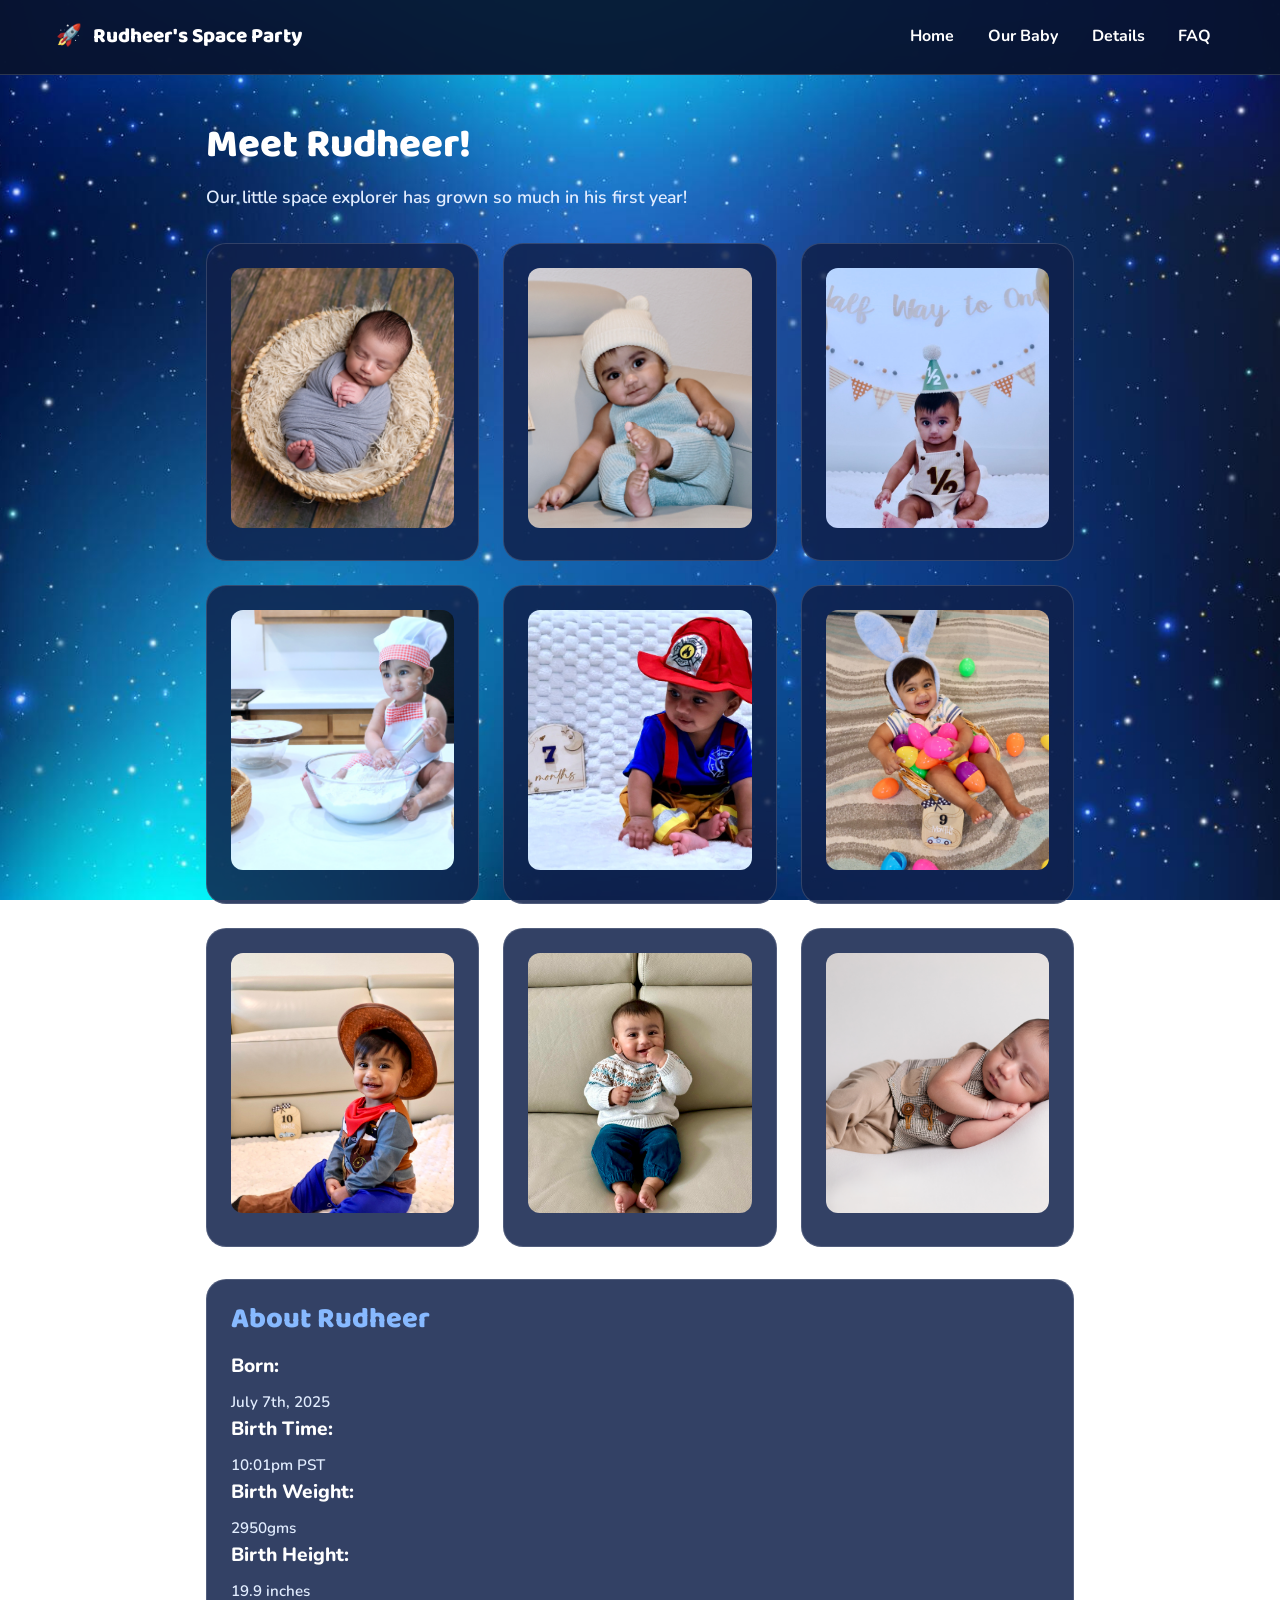
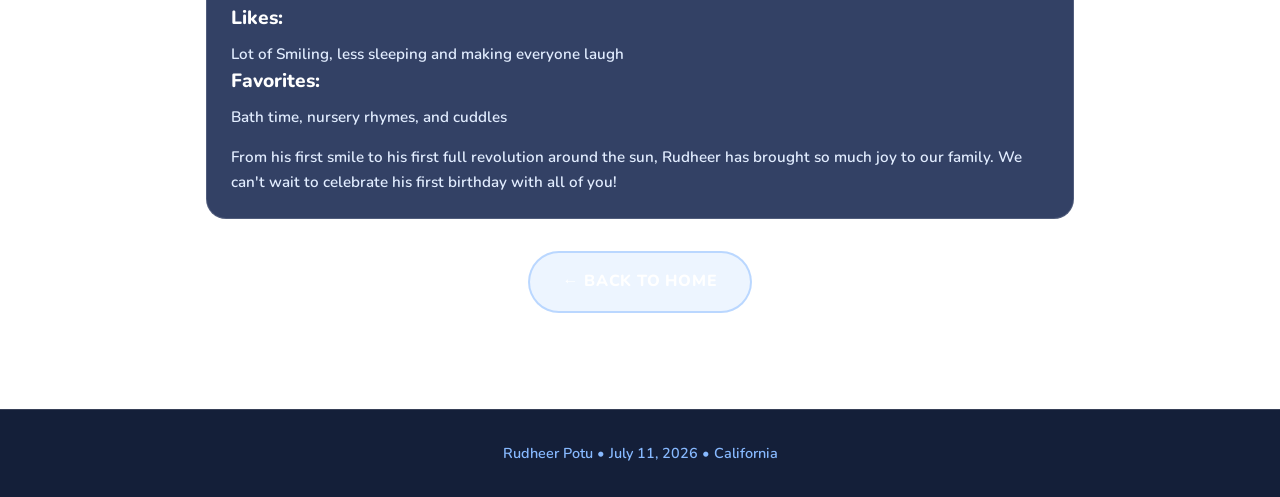
==== baby.html @ 879c276c "Update baby.html" ====
<!DOCTYPE html>
<html lang="en">
<head>
  <meta charset="UTF-8" />
  <meta name="viewport" content="width=device-width, initial-scale=1.0" />
  <title>Our Baby - Rudheer's First Birthday</title>
  <link rel="preconnect" href="https://fonts.googleapis.com">
  <link rel="preconnect" href="https://fonts.gstatic.com" crossorigin>
  <link href="https://fonts.googleapis.com/css2?family=Baloo+2:wght@700;800&family=Nunito:wght@600;700;800&display=swap" rel="stylesheet">
  <link rel="stylesheet" href="styles.css">
</head>
<body>
  <header><div class="container nav"><a href="index.html" class="brand"><span class="brand-badge">🚀</span><span>Rudheer's Space Party</span></a><nav class="nav-links"><a href="index.html">Home</a><a href="baby.html">Our Baby</a><a href="details.html">Details</a><a href="faq.html">FAQ</a></nav></div></header>
  <section class="section-shell fade-in">
    <h2>Meet Rudheer!</h2>
    <p class="section-intro">Our little space explorer has grown so much in his first year!</p>
    <div class="cards" style="grid-template-columns: repeat(auto-fit, minmax(250px, 1fr));">
      <div class="card" style="text-align:center;"><img src="1.jpg" alt="Rudheer photo" style="width:100%;height:260px;object-fit:cover;border-radius:12px;" /></div>
      <div class="card" style="text-align:center;"><img src="2.jpg" alt="Rudheer photo" style="width:100%;height:260px;object-fit:cover;border-radius:12px;" /></div>
      <div class="card" style="text-align:center;"><img src="3.jpg" alt="Rudheer photo" style="width:100%;height:260px;object-fit:cover;border-radius:12px;" /></div>
      <div class="card" style="text-align:center;"><img src="4.jpg" alt="Rudheer photo" style="width:100%;height:260px;object-fit:cover;border-radius:12px;" /></div>
      <div class="card" style="text-align:center;"><img src="5.jpg" alt="Rudheer photo" style="width:100%;height:260px;object-fit:cover;border-radius:12px;" /></div>
      <div class="card" style="text-align:center;"><img src="6.jpg" alt="Rudheer photo" style="width:100%;height:260px;object-fit:cover;border-radius:12px;" /></div>
      <div class="card" style="text-align:center;"><img src="7.jpg" alt="Rudheer photo" style="width:100%;height:260px;object-fit:cover;border-radius:12px;" /></div>
      <div class="card" style="text-align:center;"><img src="8.jpg" alt="Rudheer photo" style="width:100%;height:260px;object-fit:cover;border-radius:12px;" /></div>
      <div class="card" style="text-align:center;"><img src="9.jpg" alt="Rudheer photo" style="width:100%;height:260px;object-fit:cover;border-radius:12px;" /></div>
    </div>
    <div class="card" style="margin-top:2rem;">
      <h3 style="color:#87b9ff;">About Rudheer</h3>
      <p><strong>Born:</strong>July 7th, 2025</p>
      <p><strong>Birth Time:</strong>10:01pm PST</p>
      <p><strong>Birth Weight:</strong>2950gms</p>
      <p><strong>Birth Height:</strong>19.9 inches</p>
      <p><strong>Likes:</strong>Lot of Smiling, less sleeping and making everyone laugh</p>
      <p><strong>Favorites:</strong>Bath time, nursery rhymes, and cuddles</p>
      <p style="margin-top:1rem;">From his first smile to his first full revolution around the sun, Rudheer has brought so much joy to our family. We can't wait to celebrate his first birthday with all of you!</p>
    </div>
    <div style="text-align:center; margin-top:2rem;"><a class="btn btn-secondary" href="index.html">← Back to Home</a></div>
  </section>
  <footer><div class="container">Rudheer Potu • July 11, 2026 • California</div></footer>
</body>
</html>
---- styles.css ----
/* ===== RESET & BASE ===== */
* {
  margin: 0;
  padding: 0;
  box-sizing: border-box;
}

body {
  font-family: 'Nunito', 'Arial', sans-serif;
  font-size: 16px;
  line-height: 1.6;
  color: #ffffff;
  background-image: url('space-background.jpg');
  background-size: cover;
  background-position: center;
  background-attachment: fixed;
  background-repeat: no-repeat;
  min-height: 100vh;
}

/* ===== TYPOGRAPHY (CONSISTENT ACROSS ALL PAGES) ===== */
h1, h2, h3 {
  font-family: 'Baloo 2', 'Trebuchet MS', sans-serif;
  font-weight: 800;
  line-height: 1.1;
  margin-bottom: 1rem;
  color: #ffffff;
}

h1 { font-size: clamp(2rem, 8vw, 3.5rem); }
h2 { font-size: clamp(1.5rem, 6vw, 2.5rem); }
h3 { font-size: clamp(1.2rem, 4vw, 1.8rem); }

p {
  font-size: clamp(1rem, 3vw, 1.1rem);
  margin-bottom: 1rem;
  color: #e2edff;
  font-weight: 600;
}

/* ===== NAVIGATION (MOBILE FRIENDLY) ===== */
header {
  background: rgba(8, 20, 47, 0.95);
  backdrop-filter: blur(10px);
  position: sticky;
  top: 0;
  z-index: 1000;
  padding: 1rem 0;
  border-bottom: 1px solid rgba(255, 255, 255, 0.15);
}

.container {
  max-width: 1200px;
  margin: 0 auto;
  padding: 0 1rem;
}

.nav {
  display: flex;
  justify-content: space-between;
  align-items: center;
  flex-wrap: wrap;
  gap: 1rem;
}

.brand {
  display: inline-flex;
  align-items: center;
  gap: 0.7rem;
  font-family: 'Baloo 2', sans-serif;
  font-size: 1.3rem;
  font-weight: 800;
  color: #ffffff;
  text-decoration: none;
}

.brand-badge svg {
  filter: drop-shadow(0 0 8px rgba(135, 185, 255, 0.6));
}

.nav-links {
  display: flex;
  gap: 0.5rem;
  flex-wrap: wrap;
}

.nav-links a {
  color: #ffffff;
  font-weight: 700;
  font-size: 1rem;
  padding: 0.5rem 0.8rem;
  border-radius: 8px;
  text-decoration: none;
  transition: all 0.2s ease;
}

.nav-links a:hover,
.nav-links a:focus-visible {
  background: rgba(135, 185, 255, 0.3);
  transform: translateY(-2px);
}

/* Mobile hamburger menu */
.mobile-menu-btn {
  display: none;
  background: none;
  border: none;
  color: white;
  font-size: 1.8rem;
  cursor: pointer;
  padding: 0.5rem;
}

/* ===== HERO SECTION ===== */
.hero-grid {
  display: grid;
  grid-template-columns: 1fr;
  gap: 2rem;
  padding: 3rem 1rem;
  min-height: calc(100vh - 70px);
  align-items: center;
}

@media (min-width: 768px) {
  .hero-grid {
    grid-template-columns: 1fr 1fr;
    padding: 4rem 2rem;
  }
}

.tag {
  display: inline-flex;
  align-items: center;
  gap: 0.5rem;
  padding: 0.5rem 1rem;
  border-radius: 50px;
  background: rgba(135, 185, 255, 0.2);
  border: 1px solid rgba(135, 185, 255, 0.5);
  color: #ffffff;
  font-size: 0.85rem;
  text-transform: uppercase;
  letter-spacing: 0.1em;
  font-weight: 800;
  margin-bottom: 1.5rem;
}

.tag-dot {
  width: 8px;
  height: 8px;
  background: #ffd86f;
  border-radius: 50%;
  animation: pulse 2s infinite;
}

.hero-copy h1 {
  margin-bottom: 1.5rem;
}

.hero-copy p {
  font-size: 1.1rem;
  margin-bottom: 2rem;
  max-width: 600px;
}

.hero-actions {
  display: flex;
  flex-direction: column;
  gap: 1rem;
}

@media (min-width: 500px) {
  .hero-actions {
    flex-direction: row;
  }
}

/* ===== BUTTONS (CONSISTENT & MOBILE-FRIENDLY) ===== */
.btn {
  display: inline-block;
  padding: 1rem 2rem;
  border-radius: 50px;
  font-weight: 800;
  font-size: 1rem;
  text-decoration: none;
  text-transform: uppercase;
  letter-spacing: 0.05em;
  transition: all 0.3s cubic-bezier(0.34, 1.56, 0.64, 1);
  cursor: pointer;
  border: none;
  min-width: 160px;
  text-align: center;
}

.btn-primary {
  background: #87b9ff;
  color: #08142f;
}

.btn-primary:hover {
  background: #aed0ff;
  transform: translateY(-4px) scale(1.05);
  box-shadow: 0 10px 25px rgba(135, 185, 255, 0.4);
}

.btn-secondary {
  background: rgba(135, 185, 255, 0.15);
  color: #ffffff;
  border: 2px solid rgba(135, 185, 255, 0.5);
}

.btn-secondary:hover {
  background: rgba(135, 185, 255, 0.3);
  transform: translateY(-4px);
  box-shadow: 0 10px 25px rgba(135, 185, 255, 0.3);
}

/* ===== CARDS (CONSISTENT ACROSS ALL PAGES) ===== */
.cards {
  display: grid;
  grid-template-columns: 1fr;
  gap: 1.5rem;
  margin: 2rem 0;
}

@media (min-width: 600px) {
  .cards {
    grid-template-columns: repeat(2, 1fr);
  }
}

@media (min-width: 900px) {
  .cards {
    grid-template-columns: repeat(3, 1fr);
  }
}

.card {
  background: rgba(16, 32, 75, 0.85);
  border: 1px solid rgba(255, 255, 255, 0.15);
  border-radius: 20px;
  padding: 1.5rem;
  transition: transform 0.3s ease;
}

.card:hover {
  transform: translateY(-5px);
  box-shadow: 0 15px 35px rgba(0, 0, 0, 0.3);
}

.card .label {
  font-size: 0.75rem;
  text-transform: uppercase;
  letter-spacing: 0.1em;
  color: #87b9ff;
  font-weight: 800;
  display: block;
  margin-bottom: 0.5rem;
}

.card strong {
  display: block;
  font-size: 1.2rem;
  font-weight: 800;
  color: #ffffff;
  margin-bottom: 0.5rem;
}

.card p {
  font-size: 0.95rem;
  color: #e2edff;
  margin: 0;
}

/* ===== SECTIONS ===== */
section {
  padding: 3rem 1rem;
}

.section-shell {
  max-width: 900px;
  margin: 0 auto;
}

.section-intro {
  font-size: 1.1rem;
  color: #e2edff;
  margin-bottom: 2rem;
}

/* ===== FOOTER ===== */
footer {
  background: rgba(8, 20, 47, 0.95);
  padding: 2rem 1rem;
  text-align: center;
  border-top: 1px solid rgba(255, 255, 255, 0.15);
  margin-top: 3rem;
}

footer .container {
  color: #87b9ff;
  font-size: 0.9rem;
  font-weight: 600;
}

/* ===== ANIMATIONS ===== */
@keyframes pulse {
  0%, 100% { opacity: 1; }
  50% { opacity: 0.5; }
}

@keyframes floatTag {
  0%, 100% { transform: translateY(0); }
  50% { transform: translateY(-5px); }
}

.fade-in {
  animation: fadeIn 0.6s ease-in;
}

@keyframes fadeIn {
  from { opacity: 0; transform: translateY(20px); }
  to { opacity: 1; transform: translateY(0); }
}

/* ===== UR L LINKS ===== */
a {
  color: #87b9ff;
  text-decoration: none;
  transition: color 0.2s;
}

a:hover {
  color: #aed0ff;
}

.map-link {
  color: #87b9ff;
  font-weight: 800;
  text-decoration: underline;
  text-decoration-thickness: 2px;
  text-underline-offset: 4px;
}

/* ===== FAQ DETAILS ===== */
details {
  background: rgba(16, 32, 75, 0.6);
  border: 1px solid rgba(255, 255, 255, 0.1);
  border-radius: 12px;
  margin-bottom: 1rem;
  padding: 1rem;
}

summary {
  font-weight: 800;
  cursor: pointer;
  color: #ffffff;
  list-style: none;
  font-size: 1.05rem;
}

summary::-webkit-details-marker {
  display: none;
}

details p {
  margin-top: 0.8rem;
  color: #e2edff;
}

/* ===== RESPONSIVE TWEAKS ===== */
@media (max-width: 767px) {
  body {
    font-size: 15px;
  }

  h1 { font-size: 2.2rem; }
  h2 { font-size: 1.8rem; }

  .nav {
    flex-direction: column;
    align-items: flex-start;
  }

  .nav-links {
    width: 100%;
    justify-content: flex-start;
  }

  .hero-grid {
    padding: 2rem 1rem;
  }

  .btn {
    width: 100%;
    min-width: auto;
  }

  .cards {
    grid-template-columns: 1fr;
  }
}
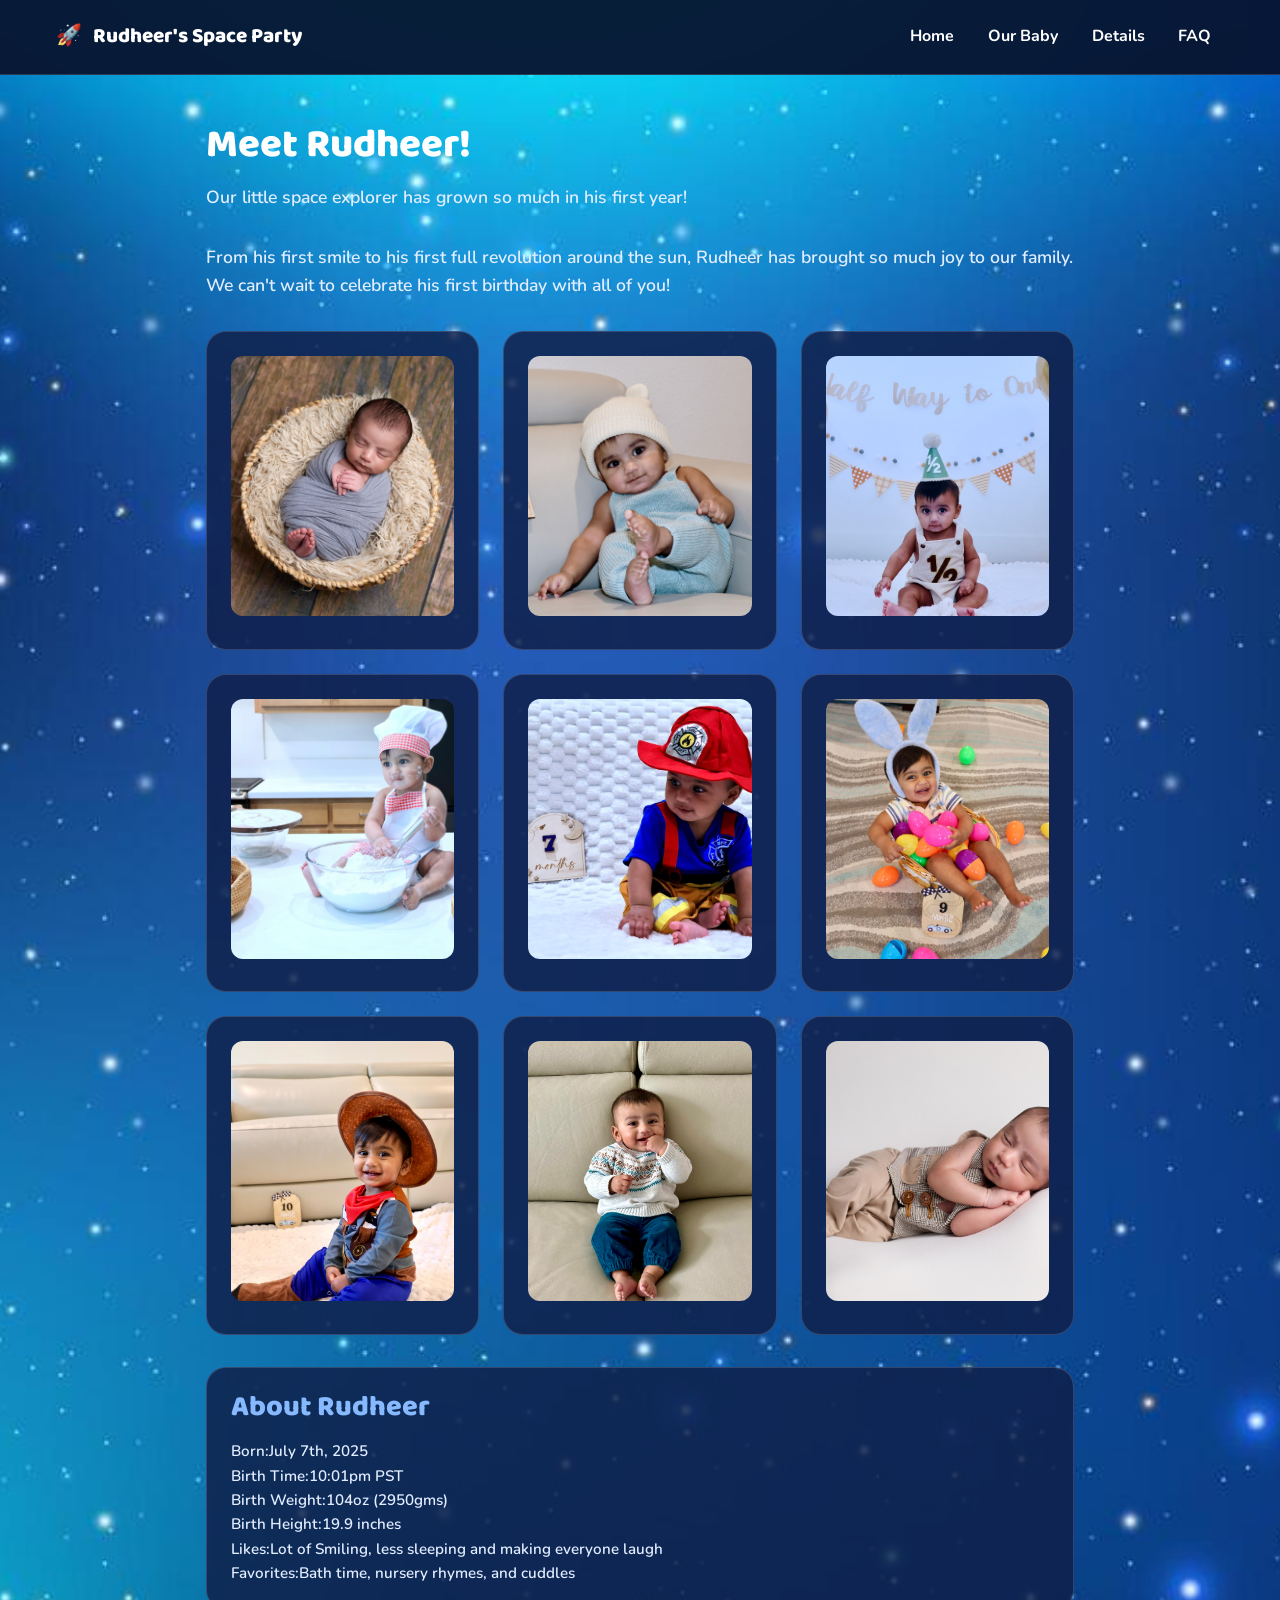
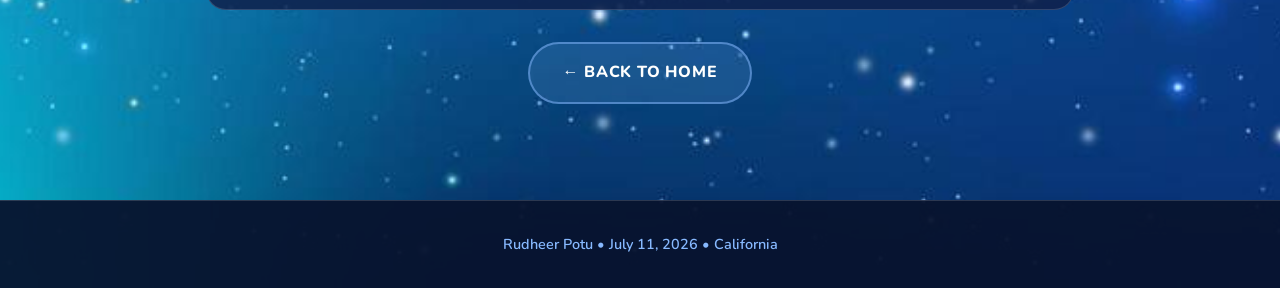
==== commit 2c297545: "Update baby.html" ====
--- a/baby.html
+++ b/baby.html
@@ -14,6 +14,7 @@
   <section class="section-shell fade-in">
     <h2>Meet Rudheer!</h2>
     <p class="section-intro">Our little space explorer has grown so much in his first year!</p>
+    <p style="margin-top:1rem;">From his first smile to his first full revolution around the sun, Rudheer has brought so much joy to our family. We can't wait to celebrate his first birthday with all of you!</p>
     <div class="cards" style="grid-template-columns: repeat(auto-fit, minmax(250px, 1fr));">
       <div class="card" style="text-align:center;"><img src="1.jpg" alt="Rudheer photo" style="width:100%;height:260px;object-fit:cover;border-radius:12px;" /></div>
       <div class="card" style="text-align:center;"><img src="2.jpg" alt="Rudheer photo" style="width:100%;height:260px;object-fit:cover;border-radius:12px;" /></div>
@@ -27,13 +28,12 @@
     </div>
     <div class="card" style="margin-top:2rem;">
       <h3 style="color:#87b9ff;">About Rudheer</h3>
-      <p><strong>Born:</strong>July 7th, 2025</p>
-      <p><strong>Birth Time:</strong>10:01pm PST</p>
-      <p><strong>Birth Weight:</strong>2950gms</p>
-      <p><strong>Birth Height:</strong>19.9 inches</p>
-      <p><strong>Likes:</strong>Lot of Smiling, less sleeping and making everyone laugh</p>
-      <p><strong>Favorites:</strong>Bath time, nursery rhymes, and cuddles</p>
-      <p style="margin-top:1rem;">From his first smile to his first full revolution around the sun, Rudheer has brought so much joy to our family. We can't wait to celebrate his first birthday with all of you!</p>
+      <p>Born:July 7th, 2025</p>
+      <p>Birth Time:10:01pm PST</p>
+      <p>Birth Weight:104oz (2950gms)</p>
+      <p>Birth Height:19.9 inches</p>
+      <p>Likes:Lot of Smiling, less sleeping and making everyone laugh</p>
+      <p>Favorites:Bath time, nursery rhymes, and cuddles</p>
     </div>
     <div style="text-align:center; margin-top:2rem;"><a class="btn btn-secondary" href="index.html">← Back to Home</a></div>
   </section>
--- a/styles.css
+++ b/styles.css
@@ -6,17 +6,26 @@
 }
 
 body {
-  font-family: 'Nunito', 'Arial', sans-serif;
+  font-family: 'Nunito', 'Calibri', sans-serif;
   font-size: 16px;
   line-height: 1.6;
   color: #ffffff;
   background-image: url('space-background.jpg');
   background-size: cover;
   background-position: center;
-  background-attachment: fixed;
+  background-attachment: scroll;
   background-repeat: no-repeat;
   min-height: 100vh;
 }
+
+/*body {
+  background-image: linear-gradient(rgba(8, 20, 47, 0.88), rgba(8, 20, 47, 0.88)), url('space-background.jpg');
+  background-size: cover;
+  background-position: center;
+  background-attachment: scroll;
+  background-repeat: no-repeat;
+  min-height: 100vh;
+}*/
 
 /* ===== TYPOGRAPHY (CONSISTENT ACROSS ALL PAGES) ===== */
 h1, h2, h3 {
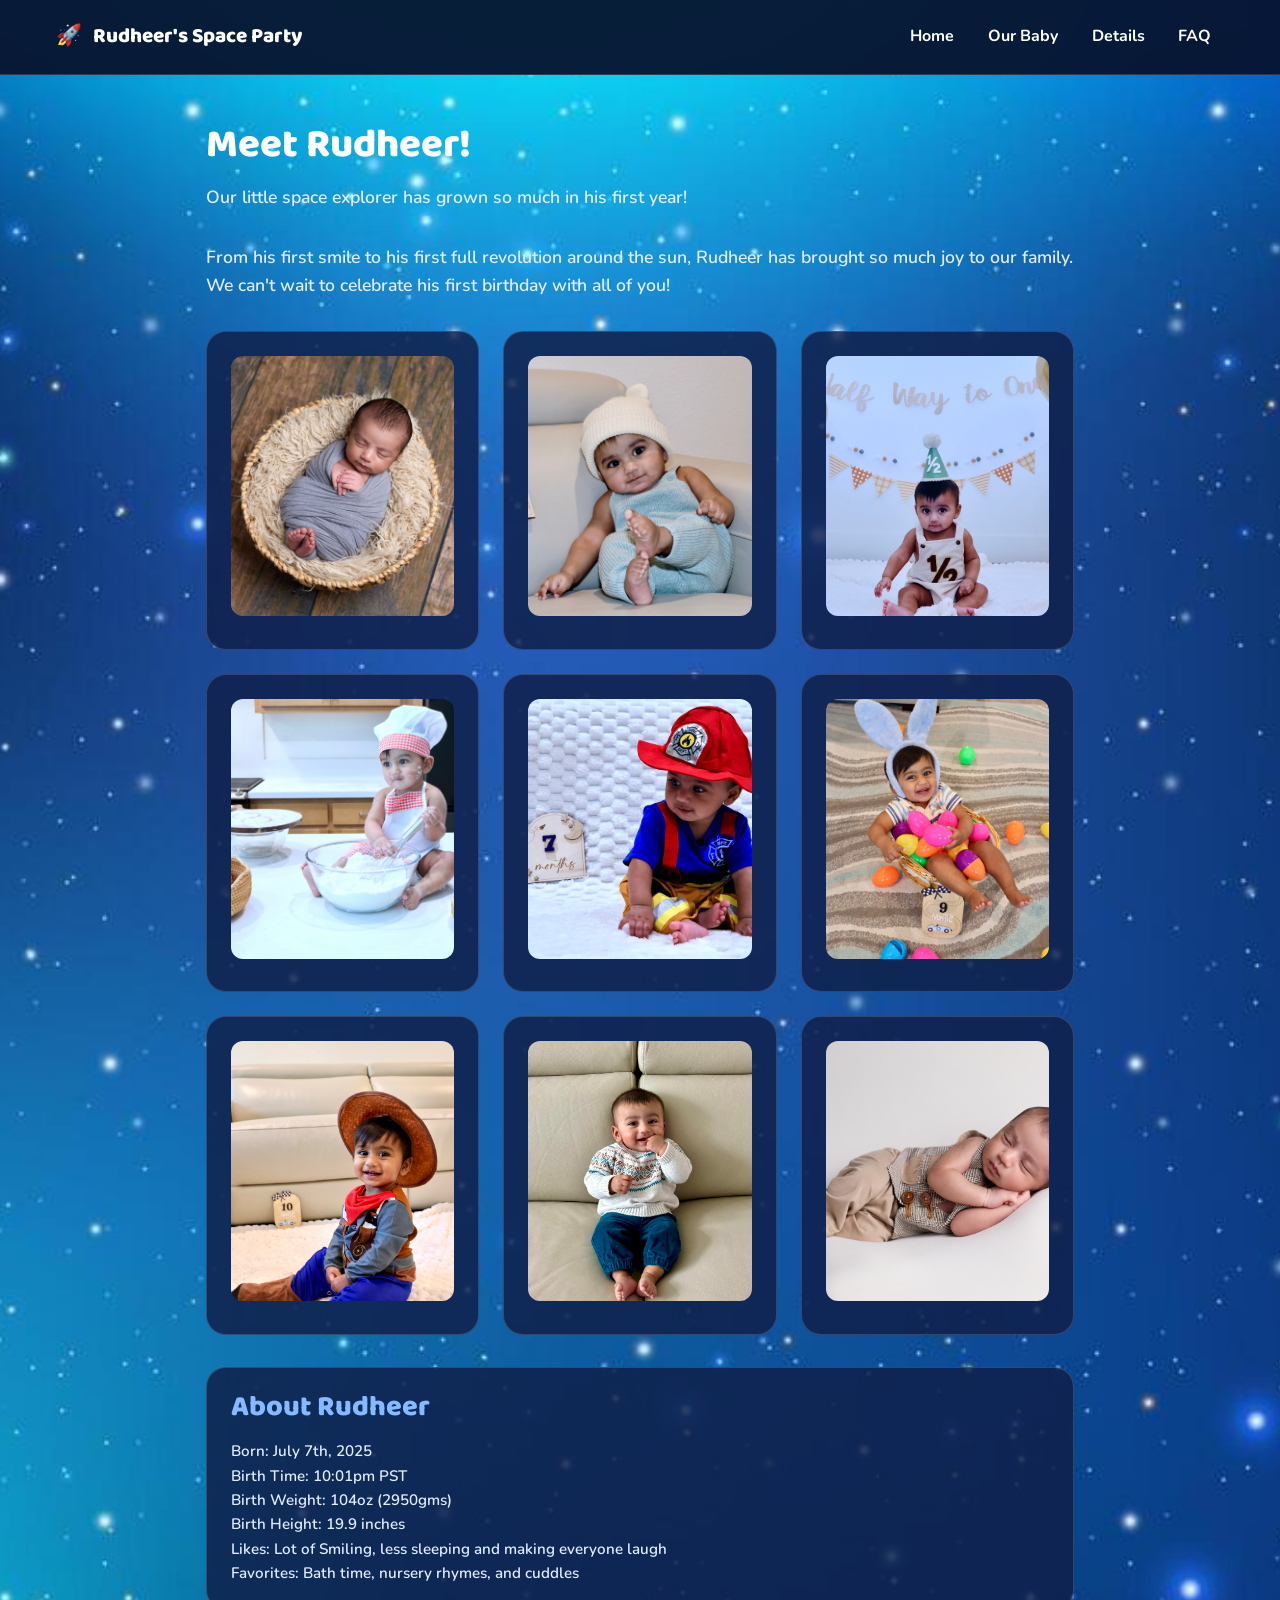
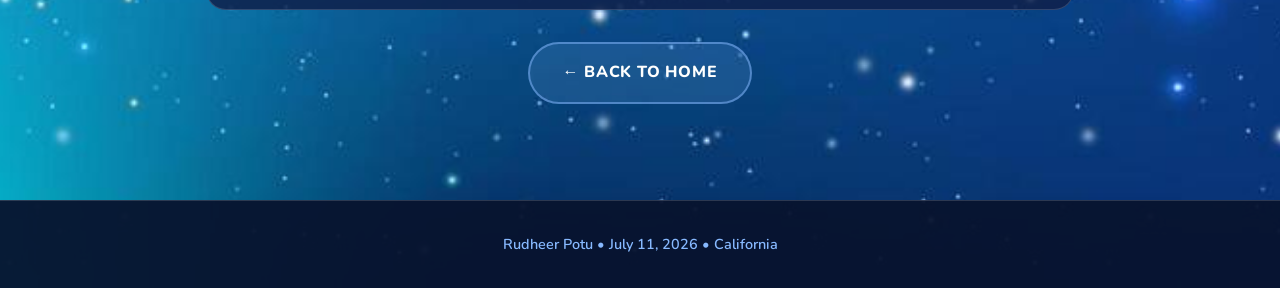
==== commit 9022c845: "Fix formatting in baby.html for better readability" ====
--- a/baby.html
+++ b/baby.html
@@ -28,12 +28,12 @@
     </div>
     <div class="card" style="margin-top:2rem;">
       <h3 style="color:#87b9ff;">About Rudheer</h3>
-      <p>Born:July 7th, 2025</p>
-      <p>Birth Time:10:01pm PST</p>
-      <p>Birth Weight:104oz (2950gms)</p>
-      <p>Birth Height:19.9 inches</p>
-      <p>Likes:Lot of Smiling, less sleeping and making everyone laugh</p>
-      <p>Favorites:Bath time, nursery rhymes, and cuddles</p>
+      <p>Born: July 7th, 2025</p>
+      <p>Birth Time: 10:01pm PST</p>
+      <p>Birth Weight: 104oz (2950gms)</p>
+      <p>Birth Height: 19.9 inches</p>
+      <p>Likes: Lot of Smiling, less sleeping and making everyone laugh</p>
+      <p>Favorites: Bath time, nursery rhymes, and cuddles</p>
     </div>
     <div style="text-align:center; margin-top:2rem;"><a class="btn btn-secondary" href="index.html">← Back to Home</a></div>
   </section>
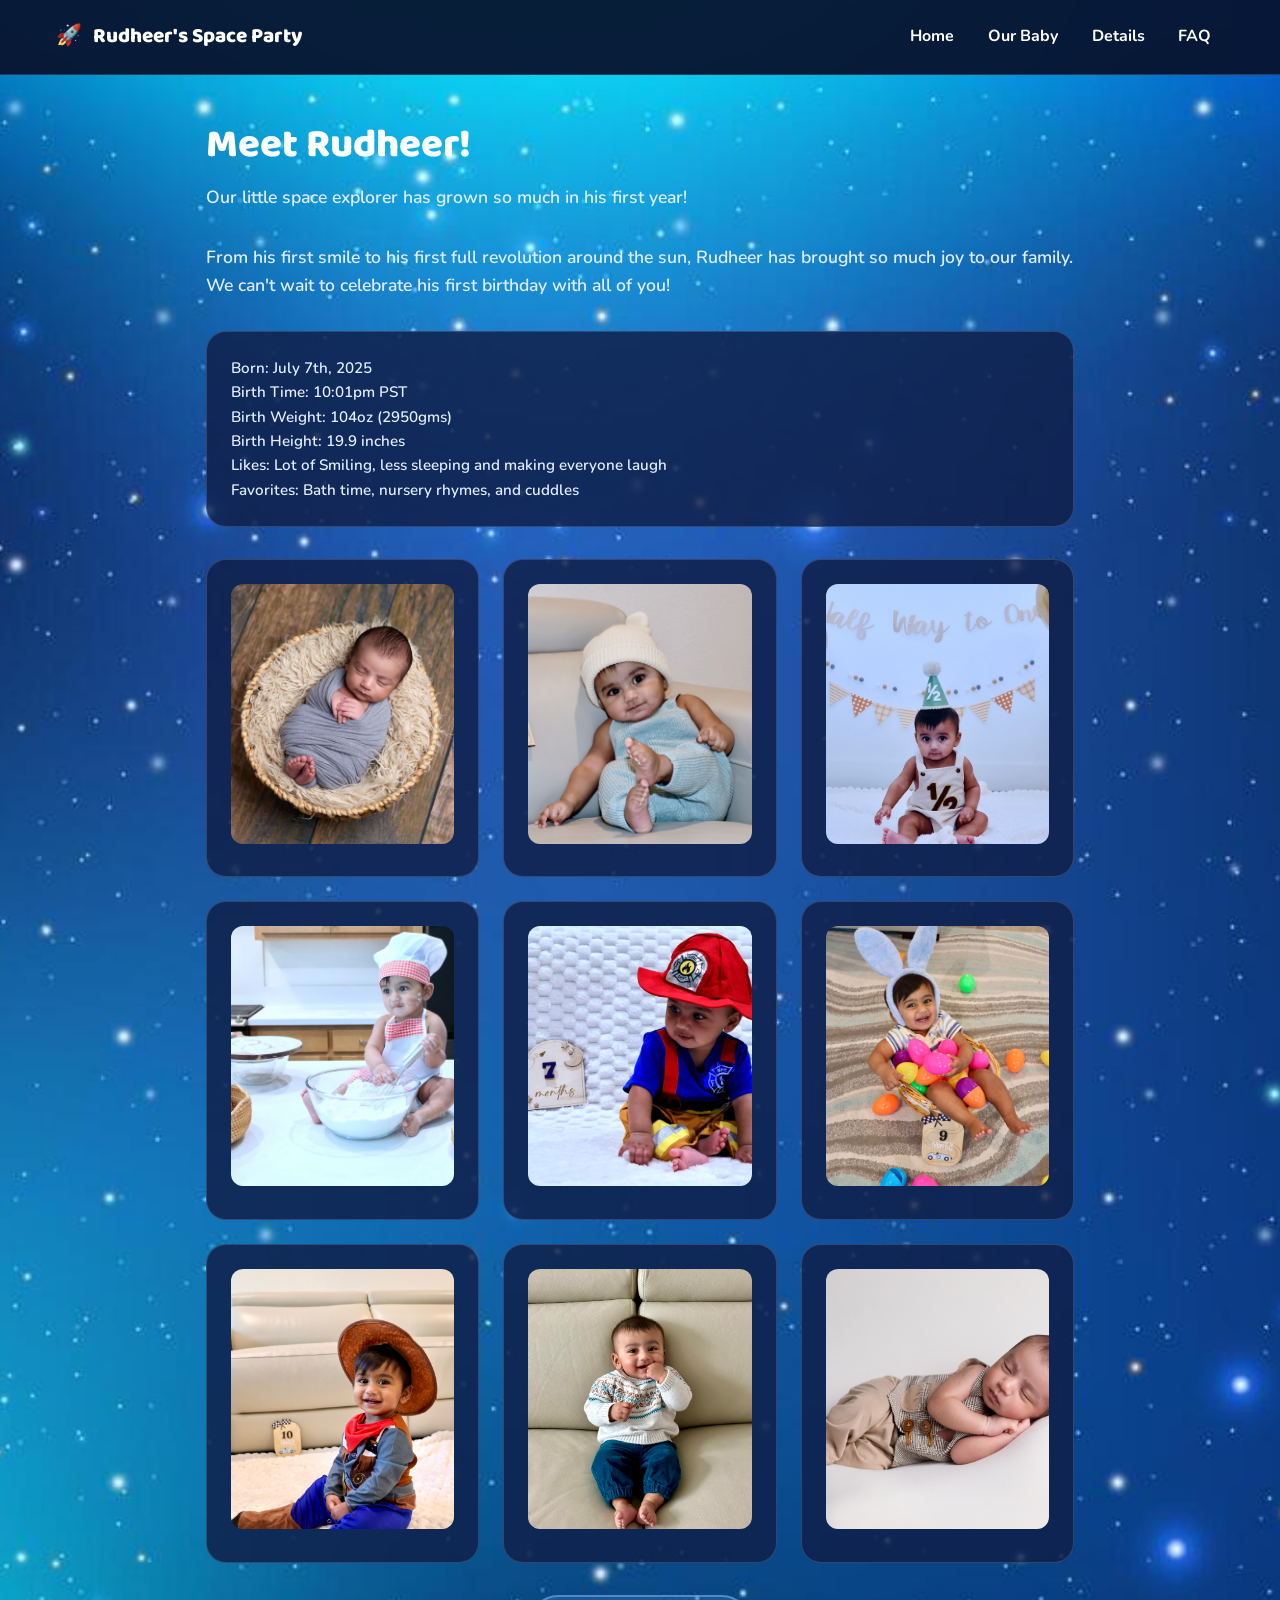
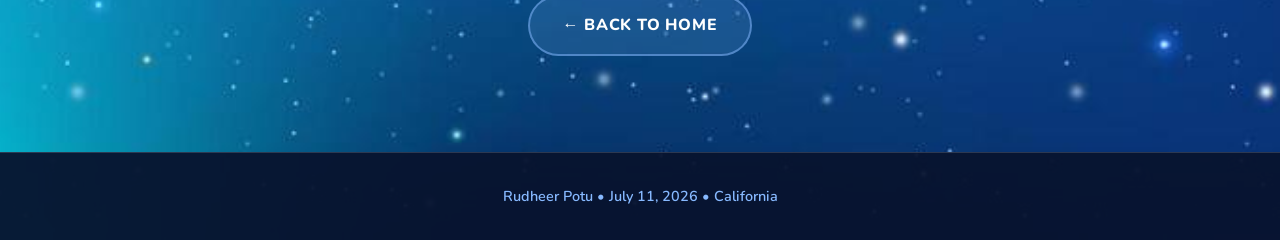
==== commit 4c8eeab8: "Update baby.html" ====
--- a/baby.html
+++ b/baby.html
@@ -15,6 +15,14 @@
     <h2>Meet Rudheer!</h2>
     <p class="section-intro">Our little space explorer has grown so much in his first year!</p>
     <p style="margin-top:1rem;">From his first smile to his first full revolution around the sun, Rudheer has brought so much joy to our family. We can't wait to celebrate his first birthday with all of you!</p>
+    <div class="card" style="margin-top:2rem;">
+      <p>Born: July 7th, 2025</p>
+      <p>Birth Time: 10:01pm PST</p>
+      <p>Birth Weight: 104oz (2950gms)</p>
+      <p>Birth Height: 19.9 inches</p>
+      <p>Likes: Lot of Smiling, less sleeping and making everyone laugh</p>
+      <p>Favorites: Bath time, nursery rhymes, and cuddles</p>
+    </div>
     <div class="cards" style="grid-template-columns: repeat(auto-fit, minmax(250px, 1fr));">
       <div class="card" style="text-align:center;"><img src="1.jpg" alt="Rudheer photo" style="width:100%;height:260px;object-fit:cover;border-radius:12px;" /></div>
       <div class="card" style="text-align:center;"><img src="2.jpg" alt="Rudheer photo" style="width:100%;height:260px;object-fit:cover;border-radius:12px;" /></div>
@@ -26,15 +34,6 @@
       <div class="card" style="text-align:center;"><img src="8.jpg" alt="Rudheer photo" style="width:100%;height:260px;object-fit:cover;border-radius:12px;" /></div>
       <div class="card" style="text-align:center;"><img src="9.jpg" alt="Rudheer photo" style="width:100%;height:260px;object-fit:cover;border-radius:12px;" /></div>
     </div>
-    <div class="card" style="margin-top:2rem;">
-      <h3 style="color:#87b9ff;">About Rudheer</h3>
-      <p>Born: July 7th, 2025</p>
-      <p>Birth Time: 10:01pm PST</p>
-      <p>Birth Weight: 104oz (2950gms)</p>
-      <p>Birth Height: 19.9 inches</p>
-      <p>Likes: Lot of Smiling, less sleeping and making everyone laugh</p>
-      <p>Favorites: Bath time, nursery rhymes, and cuddles</p>
-    </div>
     <div style="text-align:center; margin-top:2rem;"><a class="btn btn-secondary" href="index.html">← Back to Home</a></div>
   </section>
   <footer><div class="container">Rudheer Potu • July 11, 2026 • California</div></footer>
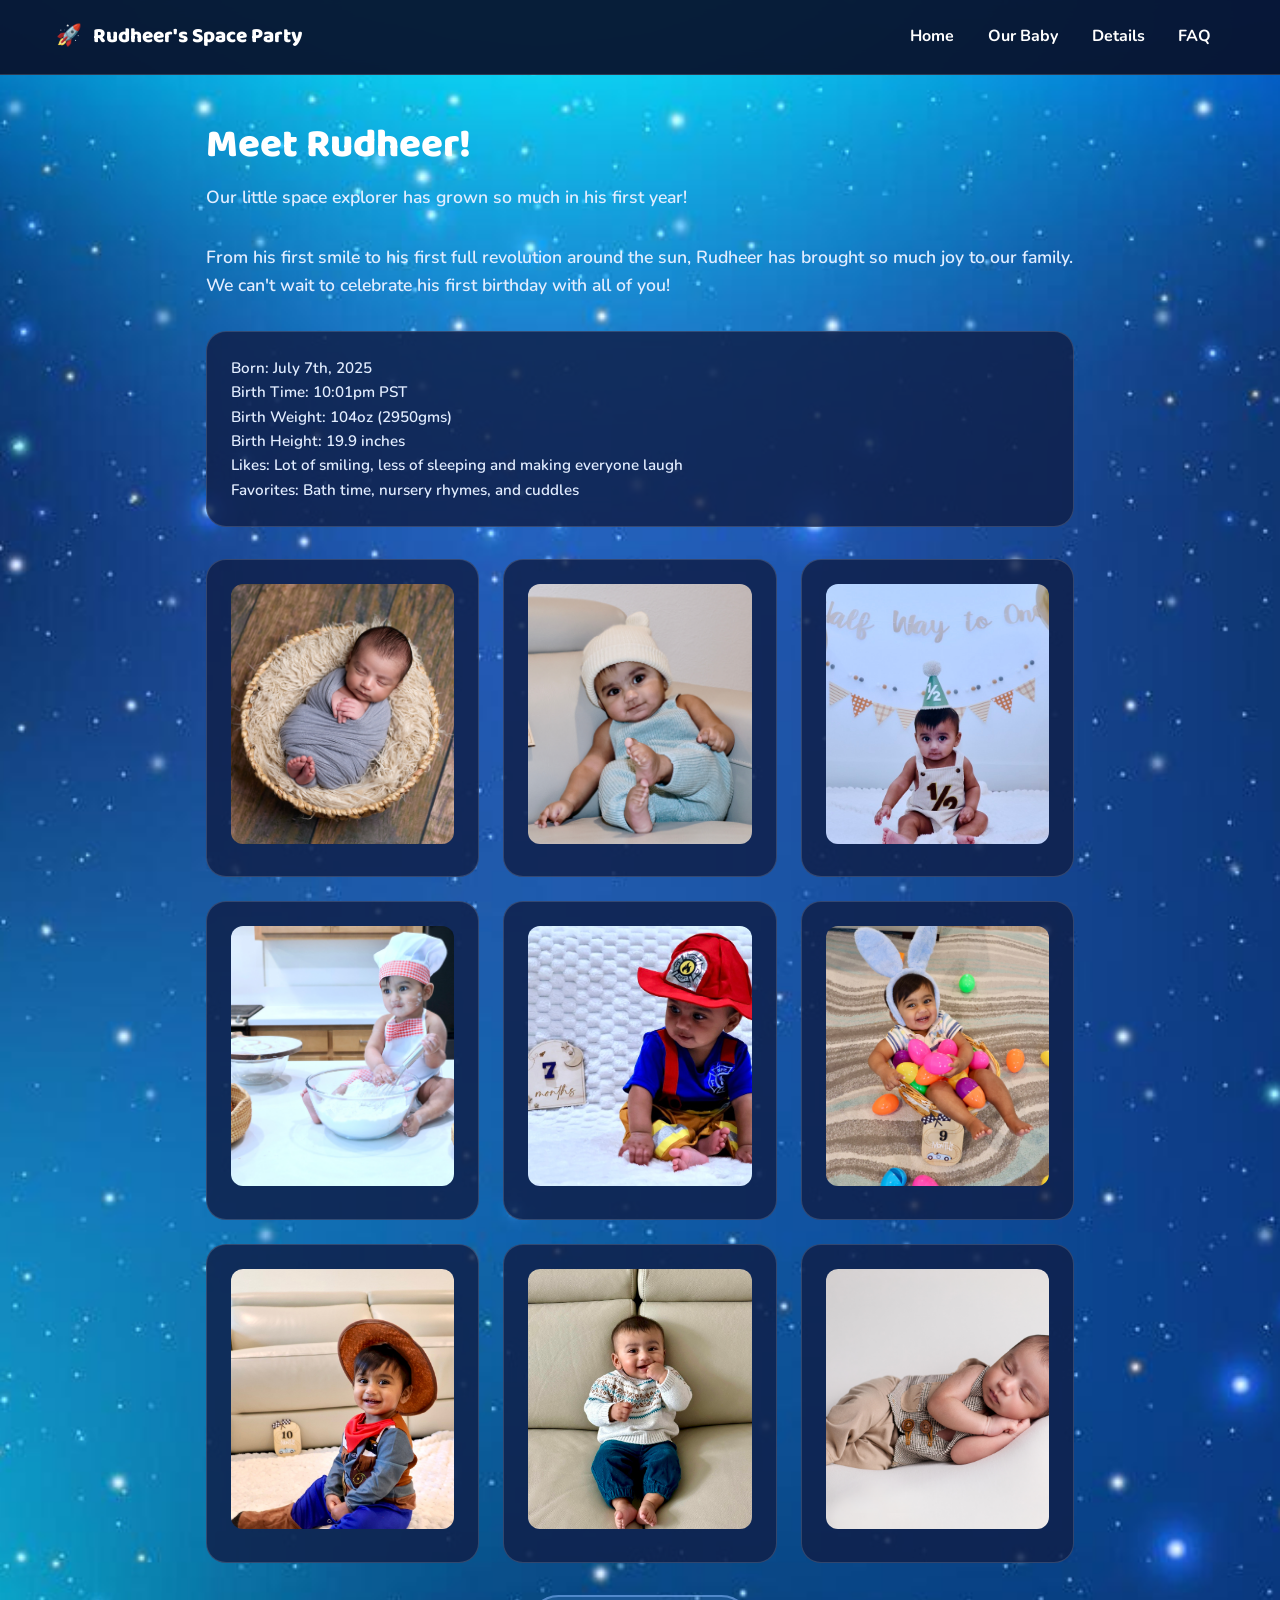
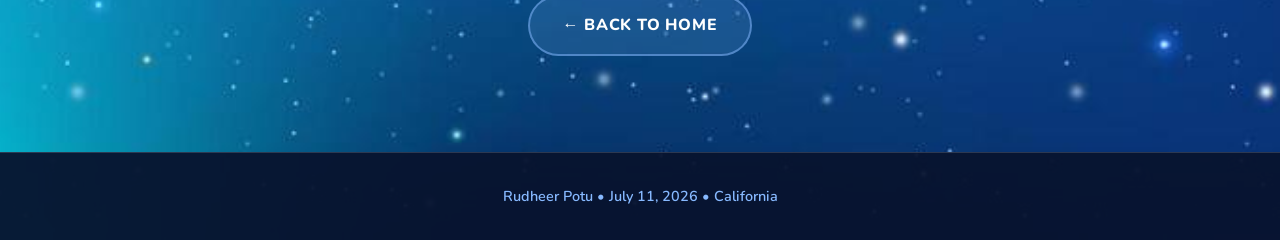
==== commit c6a31480: "Update baby.html" ====
--- a/baby.html
+++ b/baby.html
@@ -20,7 +20,7 @@
       <p>Birth Time: 10:01pm PST</p>
       <p>Birth Weight: 104oz (2950gms)</p>
       <p>Birth Height: 19.9 inches</p>
-      <p>Likes: Lot of Smiling, less sleeping and making everyone laugh</p>
+      <p>Likes: Lot of smiling, less of sleeping and making everyone laugh</p>
       <p>Favorites: Bath time, nursery rhymes, and cuddles</p>
     </div>
     <div class="cards" style="grid-template-columns: repeat(auto-fit, minmax(250px, 1fr));">
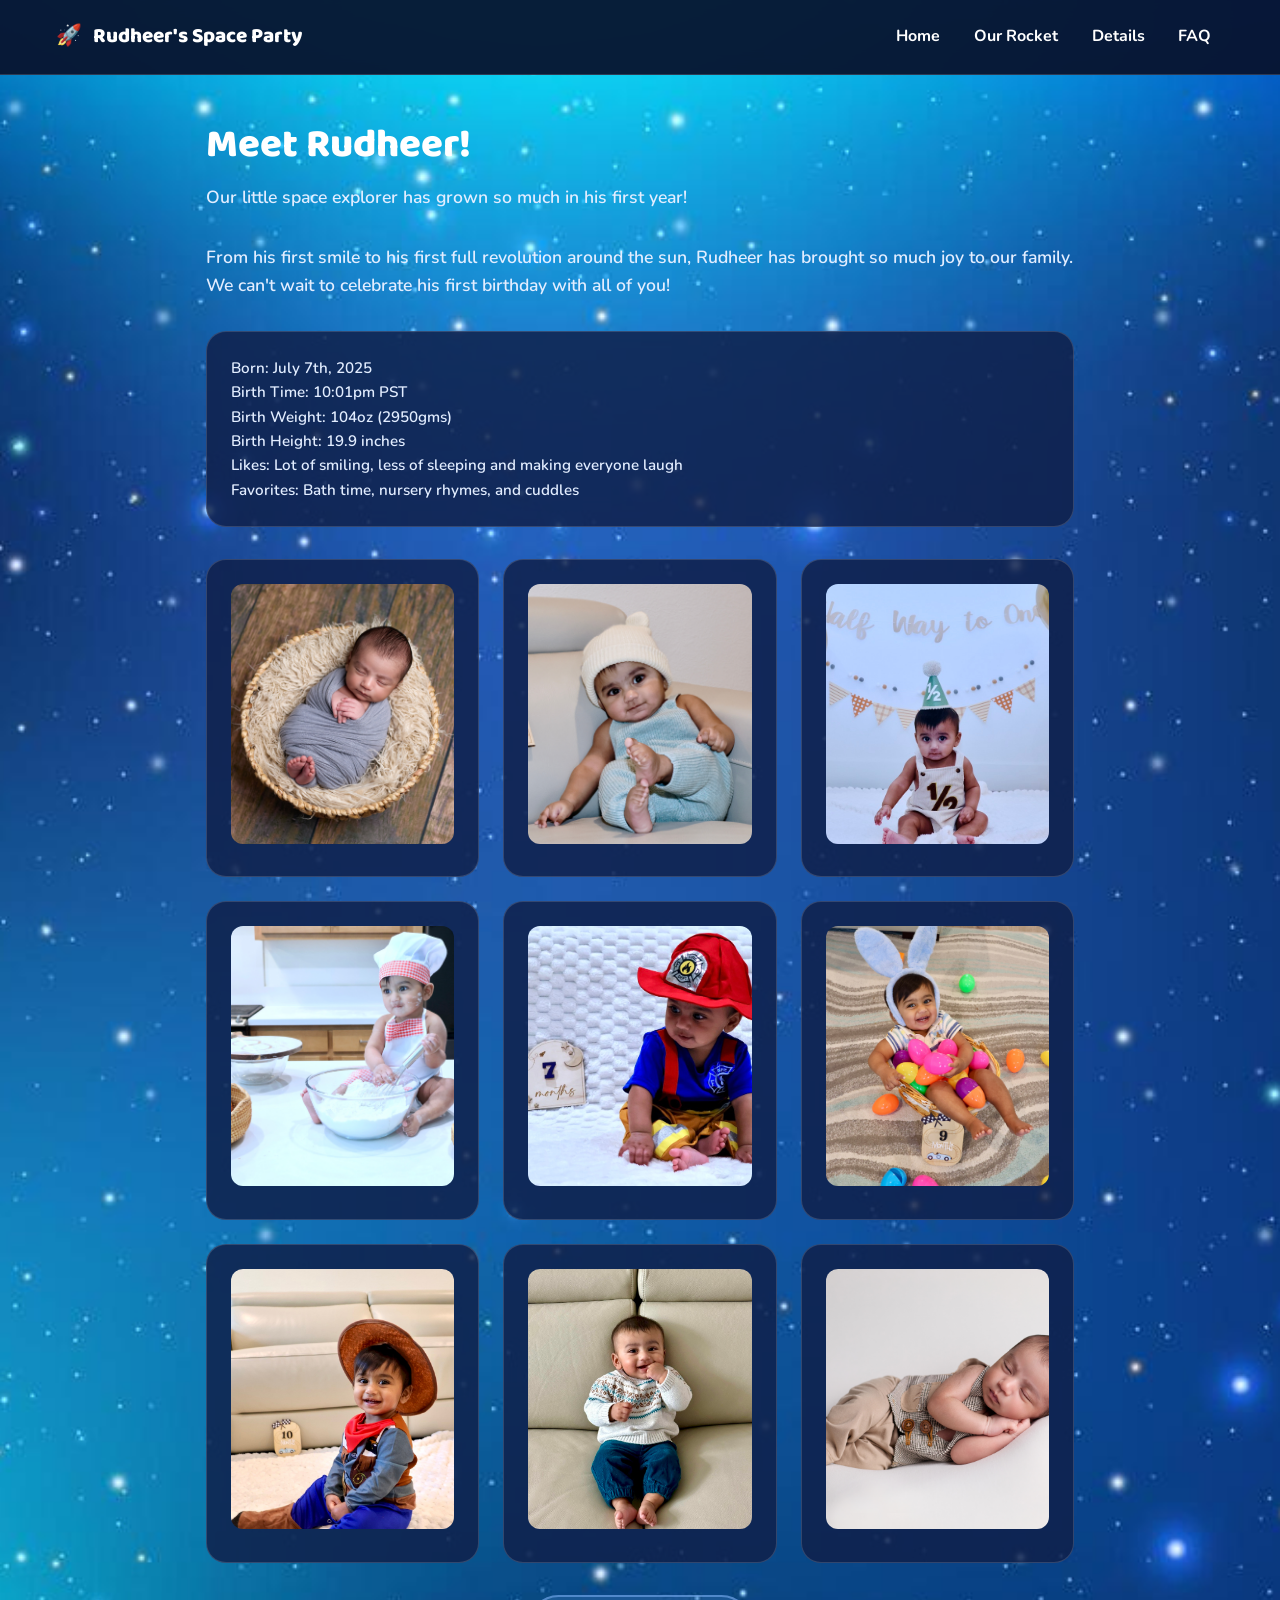
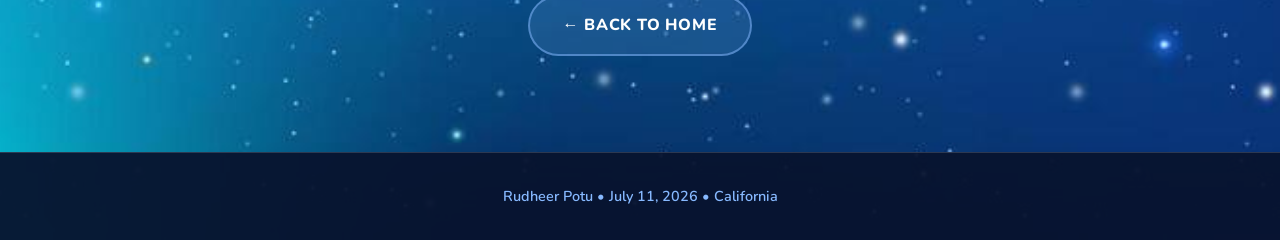
==== commit dab305c3: "Update baby.html" ====
--- a/baby.html
+++ b/baby.html
@@ -10,7 +10,7 @@
   <link rel="stylesheet" href="styles.css">
 </head>
 <body>
-  <header><div class="container nav"><a href="index.html" class="brand"><span class="brand-badge">🚀</span><span>Rudheer's Space Party</span></a><nav class="nav-links"><a href="index.html">Home</a><a href="baby.html">Our Baby</a><a href="details.html">Details</a><a href="faq.html">FAQ</a></nav></div></header>
+  <header><div class="container nav"><a href="index.html" class="brand"><span class="brand-badge">🚀</span><span>Rudheer's Space Party</span></a><nav class="nav-links"><a href="index.html">Home</a><a href="baby.html">Our Rocket</a><a href="details.html">Details</a><a href="faq.html">FAQ</a></nav></div></header>
   <section class="section-shell fade-in">
     <h2>Meet Rudheer!</h2>
     <p class="section-intro">Our little space explorer has grown so much in his first year!</p>
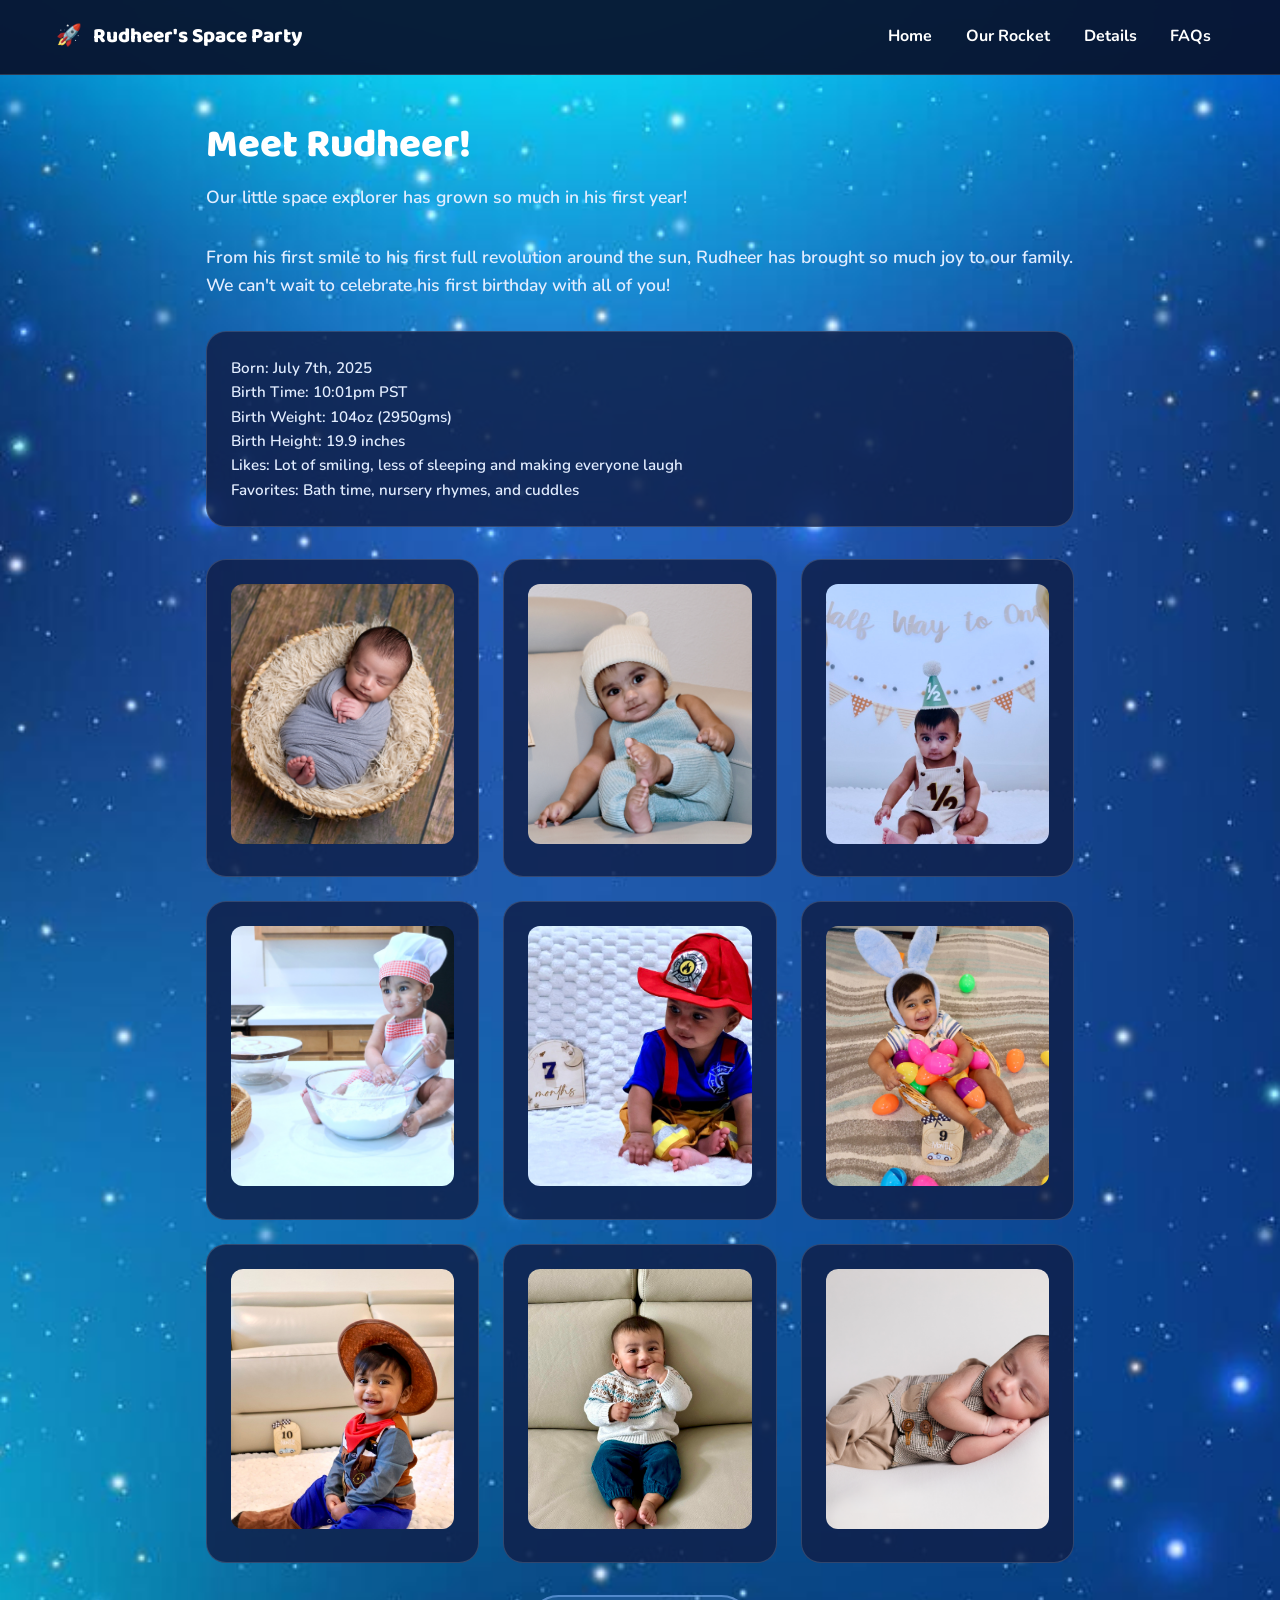
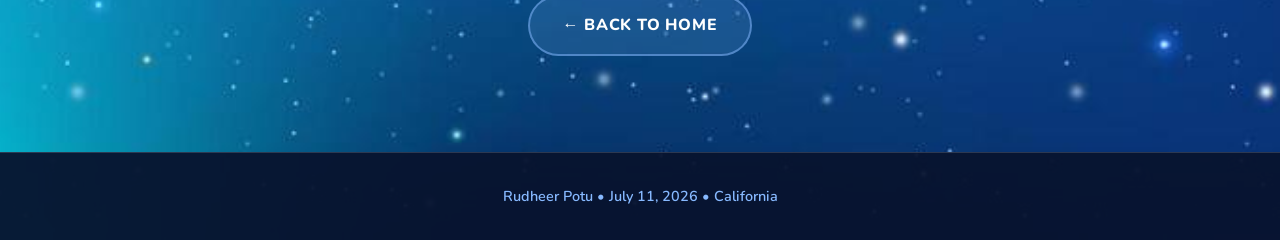
==== commit 797e6f27: "Update baby.html" ====
--- a/baby.html
+++ b/baby.html
@@ -10,7 +10,7 @@
   <link rel="stylesheet" href="styles.css">
 </head>
 <body>
-  <header><div class="container nav"><a href="index.html" class="brand"><span class="brand-badge">🚀</span><span>Rudheer's Space Party</span></a><nav class="nav-links"><a href="index.html">Home</a><a href="baby.html">Our Rocket</a><a href="details.html">Details</a><a href="faq.html">FAQ</a></nav></div></header>
+  <header><div class="container nav"><a href="index.html" class="brand"><span class="brand-badge">🚀</span><span>Rudheer's Space Party</span></a><nav class="nav-links"><a href="index.html">Home</a><a href="baby.html">Our Rocket</a><a href="details.html">Details</a><a href="faq.html">FAQs</a></nav></div></header>
   <section class="section-shell fade-in">
     <h2>Meet Rudheer!</h2>
     <p class="section-intro">Our little space explorer has grown so much in his first year!</p>
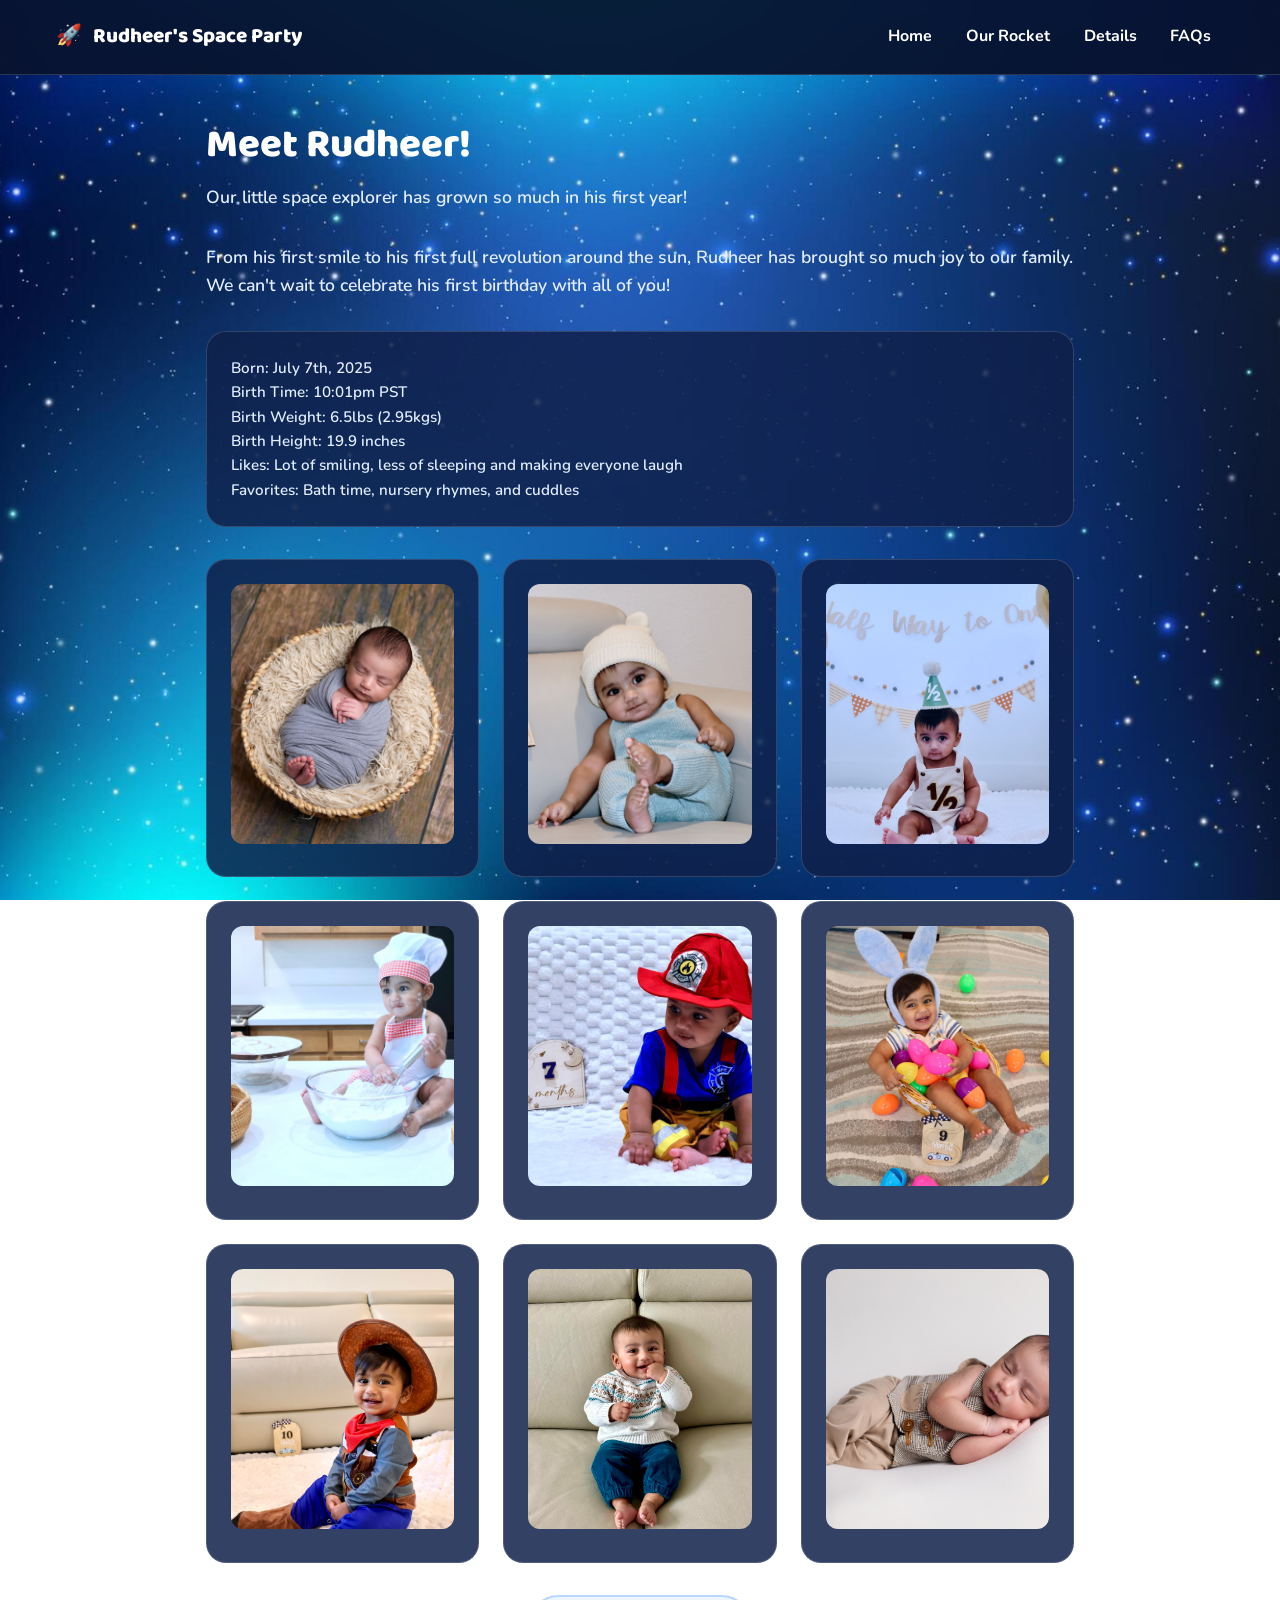
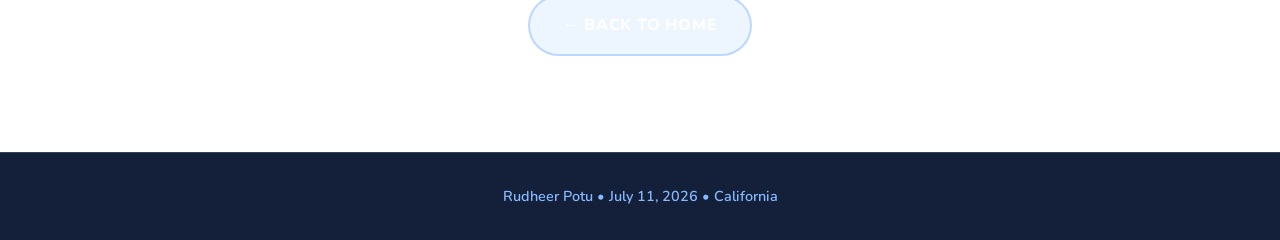
==== commit 9e32c86c: "Update baby.html" ====
--- a/baby.html
+++ b/baby.html
@@ -18,7 +18,7 @@
     <div class="card" style="margin-top:2rem;">
       <p>Born: July 7th, 2025</p>
       <p>Birth Time: 10:01pm PST</p>
-      <p>Birth Weight: 104oz (2950gms)</p>
+      <p>Birth Weight: 6.5lbs (2.95kgs)</p>
       <p>Birth Height: 19.9 inches</p>
       <p>Likes: Lot of smiling, less of sleeping and making everyone laugh</p>
       <p>Favorites: Bath time, nursery rhymes, and cuddles</p>
--- a/styles.css
+++ b/styles.css
@@ -6,26 +6,17 @@
 }
 
 body {
-  font-family: 'Nunito', 'Calibri', sans-serif;
+  font-family: 'Nunito', 'Arial', sans-serif;
   font-size: 16px;
   line-height: 1.6;
   color: #ffffff;
   background-image: url('space-background.jpg');
   background-size: cover;
   background-position: center;
-  background-attachment: scroll;
+  background-attachment: fixed;
   background-repeat: no-repeat;
   min-height: 100vh;
 }
-
-/*body {
-  background-image: linear-gradient(rgba(8, 20, 47, 0.88), rgba(8, 20, 47, 0.88)), url('space-background.jpg');
-  background-size: cover;
-  background-position: center;
-  background-attachment: scroll;
-  background-repeat: no-repeat;
-  min-height: 100vh;
-}*/
 
 /* ===== TYPOGRAPHY (CONSISTENT ACROSS ALL PAGES) ===== */
 h1, h2, h3 {
@@ -183,6 +174,19 @@
   }
 }
 
+
+.hero-art {
+  position: relative;
+  overflow: hidden;
+}
+
+.hero-art svg {
+  width: 100%;
+  max-width: 100%;
+  height: auto;
+  display: block;
+}
+
 /* ===== BUTTONS (CONSISTENT & MOBILE-FRIENDLY) ===== */
 .btn {
   display: inline-block;
@@ -396,7 +400,8 @@
   }
 
   .hero-grid {
-    padding: 2rem 1rem;
+    padding: 1.5rem 1rem;
+    min-height: auto;
   }
 
   .btn {
@@ -407,4 +412,15 @@
   .cards {
     grid-template-columns: 1fr;
   }
-}
+
+  .hero-art {
+    max-height: 320px;
+    overflow: hidden;
+  }
+
+  .hero-art svg {
+    transform: none !important;
+    width: 100%;
+    height: auto;
+  }
+}
